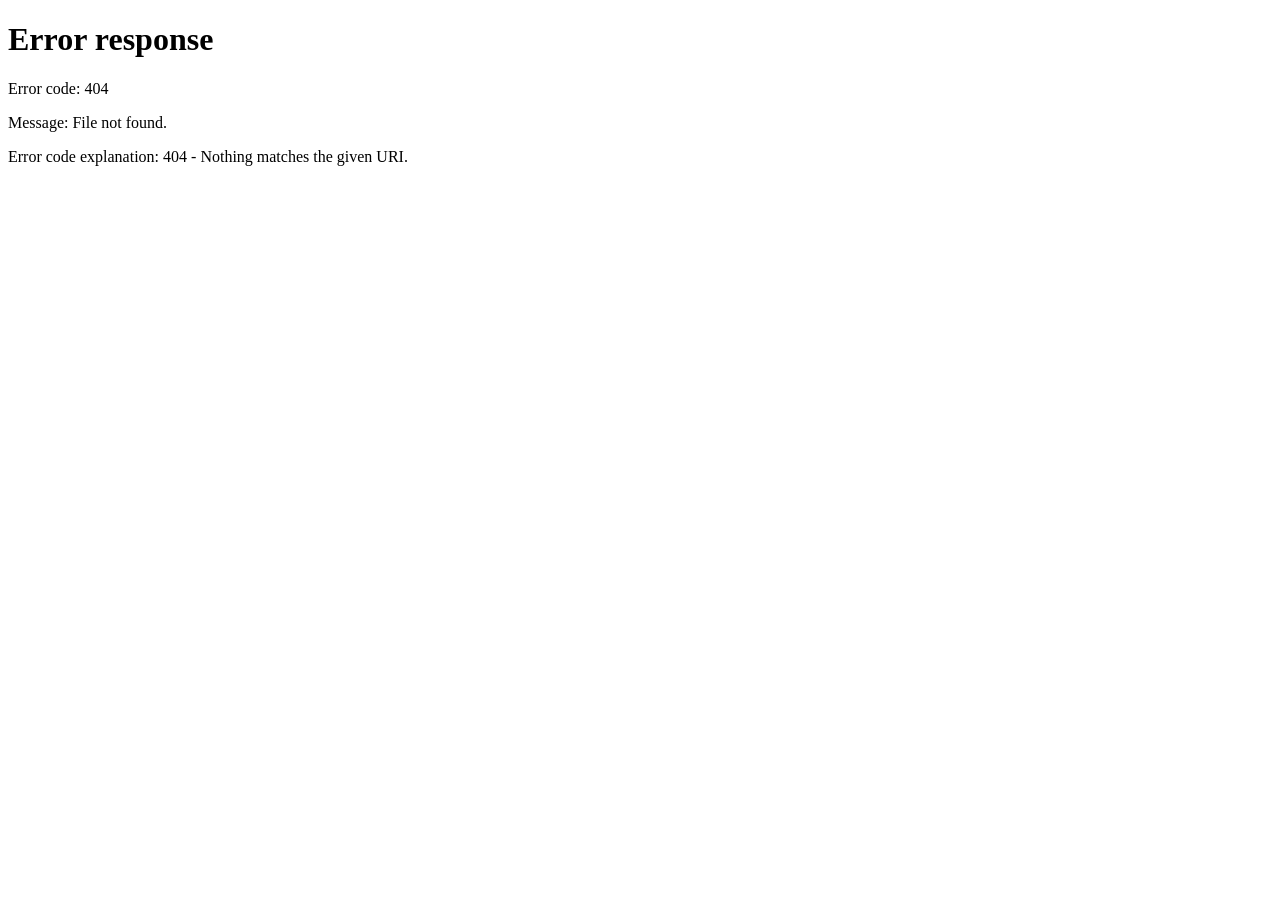
==== index.html @ 32911bb5 "Add files via upload" ====
<!doctype html>
<html lang="en">
<head>
<meta charset="utf-8">
<meta name="viewport" content="width=device-width,initial-scale=1">
<title>DesiMall Rider</title>
<meta http-equiv="refresh" content="0; url=rider/login.html">
<script>location.replace('rider/login.html');</script>
</head>
<body></body>
</html>
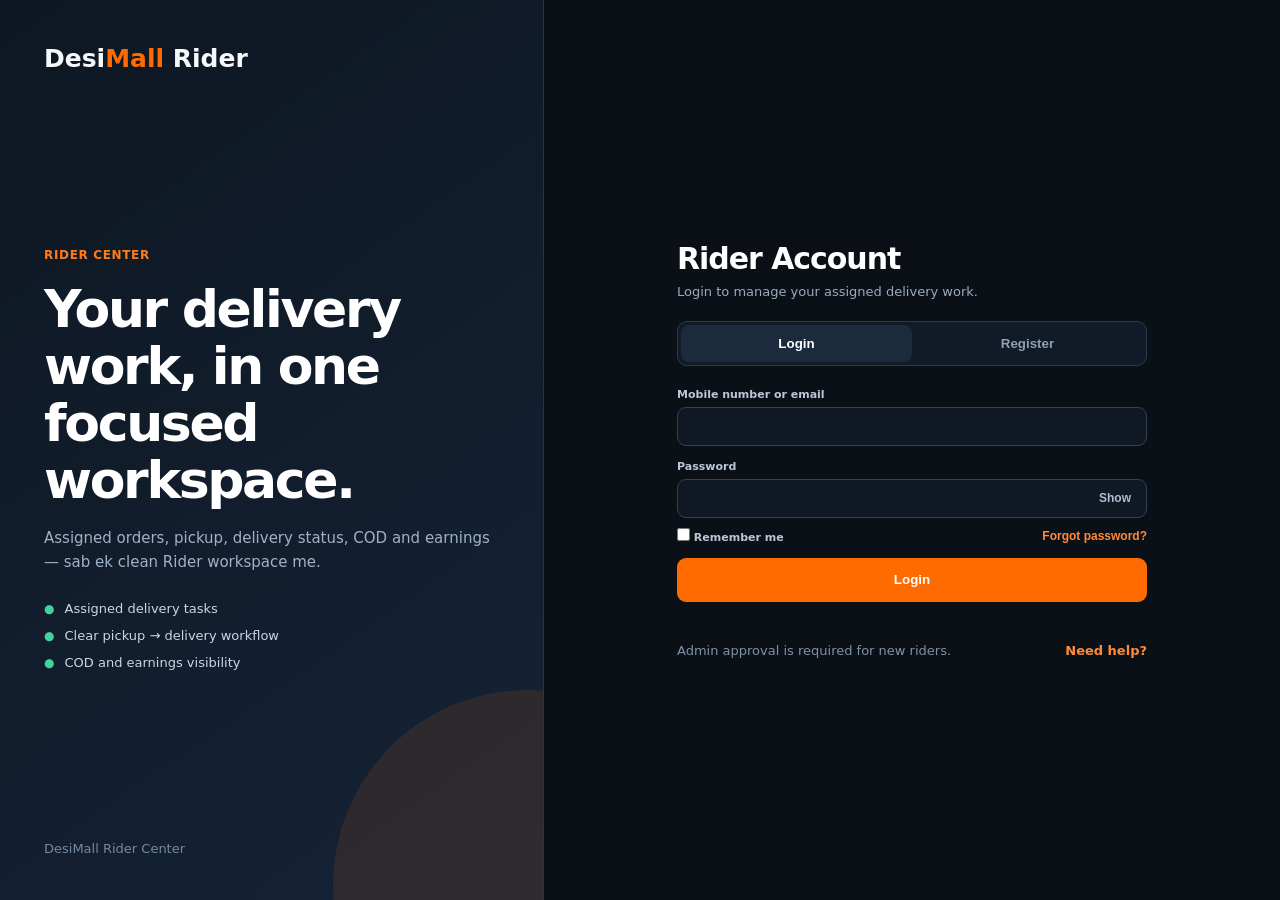
==== commit d1c2dec4: "Add files via upload Rider Clean live GPS v1.0" ====
--- a/index.html
+++ b/index.html
@@ -6,6 +6,26 @@
 <title>DesiMall Rider</title>
 <meta http-equiv="refresh" content="0; url=rider/login.html">
 <script>location.replace('rider/login.html');</script>
+
+<script id="dmReleaseBootstrap">
+(() => {
+  const RELEASE = 'v0.32.3';
+  window.DESIMALL_RELEASE = RELEASE;
+  try {
+    const prev = localStorage.getItem('desimall_release');
+    if (prev !== RELEASE) {
+      localStorage.setItem('desimall_release', RELEASE);
+      if ('caches' in window) {
+        caches.keys().then(keys => Promise.all(keys.map(k => caches.delete(k)))).catch(() => {});
+      }
+      if ('serviceWorker' in navigator) {
+        navigator.serviceWorker.getRegistrations().then(regs => regs.forEach(r => r.update())).catch(() => {});
+      }
+    }
+  } catch (_) {}
+})();
+</script>
+
 </head>
 <body></body>
 </html>
